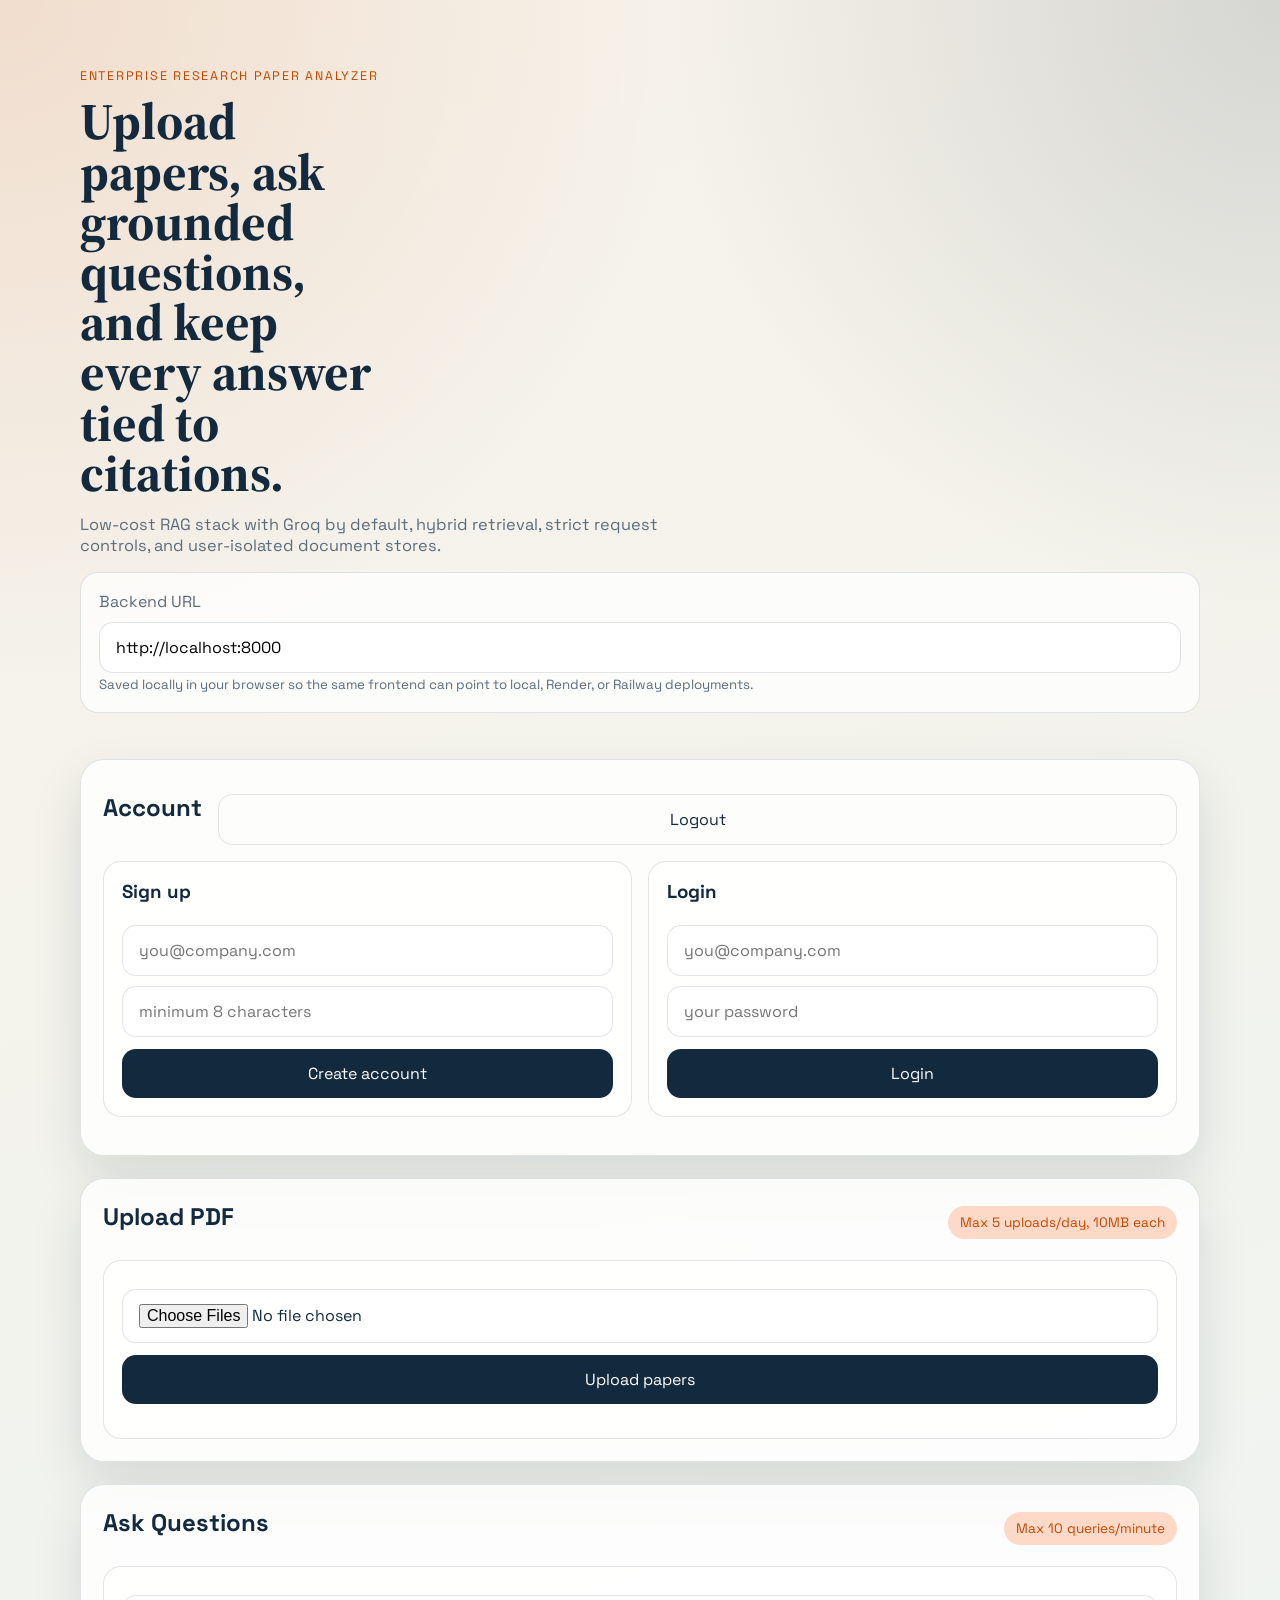
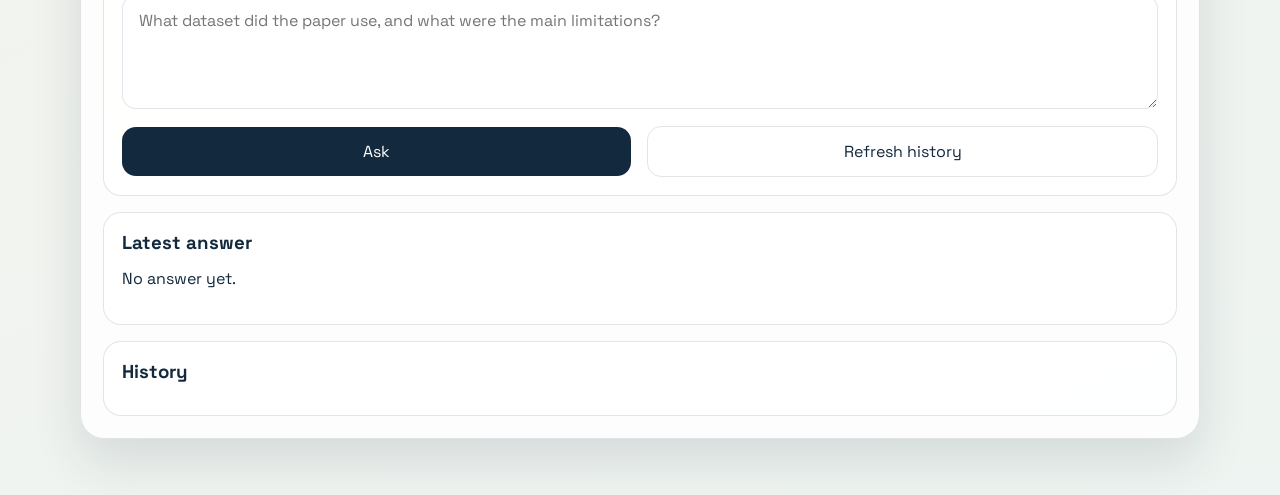
==== frontend/index.html @ ffe926e6 "Upgrade repo into production-ready research paper RAG SaaS" ====
<!DOCTYPE html>
<html lang="en">
<head>
  <meta charset="UTF-8" />
  <meta name="viewport" content="width=device-width, initial-scale=1.0" />
  <title>PaperLens RAG</title>
  <link rel="preconnect" href="https://fonts.googleapis.com">
  <link rel="preconnect" href="https://fonts.gstatic.com" crossorigin>
  <link href="https://fonts.googleapis.com/css2?family=Space+Grotesk:wght@400;500;700&family=Source+Serif+4:opsz,wght@8..60,400;8..60,600&display=swap" rel="stylesheet">
  <link rel="stylesheet" href="./styles.css" />
</head>
<body>
  <main class="layout">
    <section class="hero">
      <p class="eyebrow">Enterprise Research Paper Analyzer</p>
      <h1>Upload papers, ask grounded questions, and keep every answer tied to citations.</h1>
      <p class="lede">Low-cost RAG stack with Groq by default, hybrid retrieval, strict request controls, and user-isolated document stores.</p>
      <div class="card">
        <label for="apiBase">Backend URL</label>
        <input id="apiBase" placeholder="http://localhost:8000" />
        <small>Saved locally in your browser so the same frontend can point to local, Render, or Railway deployments.</small>
      </div>
    </section>

    <section class="panel auth-panel">
      <div class="panel-header">
        <h2>Account</h2>
        <button id="logoutBtn" class="ghost">Logout</button>
      </div>
      <div class="grid">
        <div class="card">
          <h3>Sign up</h3>
          <input id="signupEmail" type="email" placeholder="you@company.com" />
          <input id="signupPassword" type="password" placeholder="minimum 8 characters" />
          <button id="signupBtn">Create account</button>
        </div>
        <div class="card">
          <h3>Login</h3>
          <input id="loginEmail" type="email" placeholder="you@company.com" />
          <input id="loginPassword" type="password" placeholder="your password" />
          <button id="loginBtn">Login</button>
        </div>
      </div>
      <p id="authState" class="status"></p>
    </section>

    <section class="panel">
      <div class="panel-header">
        <h2>Upload PDF</h2>
        <span class="pill">Max 5 uploads/day, 10MB each</span>
      </div>
      <div class="card">
        <input id="pdfInput" type="file" accept="application/pdf" multiple />
        <button id="uploadBtn">Upload papers</button>
        <p id="uploadState" class="status"></p>
      </div>
    </section>

    <section class="panel chat-panel">
      <div class="panel-header">
        <h2>Ask Questions</h2>
        <span class="pill">Max 10 queries/minute</span>
      </div>
      <div class="card">
        <textarea id="questionInput" rows="4" placeholder="What dataset did the paper use, and what were the main limitations?"></textarea>
        <div class="actions">
          <button id="askBtn">Ask</button>
          <button id="historyBtn" class="ghost">Refresh history</button>
        </div>
      </div>
      <div id="answerCard" class="card response-card">
        <h3>Latest answer</h3>
        <pre id="answerOutput">No answer yet.</pre>
        <div id="citationOutput" class="citations"></div>
      </div>
      <div id="historyCard" class="card">
        <h3>History</h3>
        <div id="historyOutput" class="history"></div>
      </div>
    </section>
  </main>

  <script src="./app.js"></script>
</body>
</html>
---- frontend/styles.css ----
:root {
  --bg: #f4efe5;
  --ink: #13293d;
  --muted: #5b6c7d;
  --accent: #c44900;
  --accent-soft: #ffd9c7;
  --card: rgba(255, 255, 255, 0.8);
  --line: rgba(19, 41, 61, 0.12);
  --shadow: 0 22px 50px rgba(19, 41, 61, 0.12);
}

* {
  box-sizing: border-box;
}

body {
  margin: 0;
  font-family: "Space Grotesk", sans-serif;
  color: var(--ink);
  background:
    radial-gradient(circle at top left, rgba(196, 73, 0, 0.12), transparent 28%),
    radial-gradient(circle at top right, rgba(19, 41, 61, 0.14), transparent 25%),
    linear-gradient(160deg, #f7f2e9 0%, #eef4f1 100%);
  min-height: 100vh;
}

.layout {
  width: min(1120px, calc(100% - 32px));
  margin: 0 auto;
  padding: 32px 0 56px;
}

.hero {
  padding: 24px 0;
}

.eyebrow {
  text-transform: uppercase;
  letter-spacing: 0.14em;
  font-size: 0.78rem;
  color: var(--accent);
  margin-bottom: 12px;
}

h1, h2, h3 {
  margin: 0 0 12px;
}

h1 {
  font-family: "Source Serif 4", serif;
  font-size: clamp(2.2rem, 4vw, 4.3rem);
  line-height: 0.98;
  max-width: 12ch;
}

.lede {
  max-width: 62ch;
  color: var(--muted);
  font-size: 1.02rem;
}

.panel {
  margin-top: 22px;
  background: var(--card);
  border: 1px solid var(--line);
  border-radius: 24px;
  padding: 22px;
  box-shadow: var(--shadow);
  backdrop-filter: blur(12px);
}

.panel-header,
.actions,
.grid {
  display: flex;
  gap: 16px;
}

.panel-header,
.actions {
  justify-content: space-between;
  align-items: center;
}

.grid {
  flex-wrap: wrap;
}

.grid > .card {
  flex: 1 1 280px;
}

.card {
  border: 1px solid var(--line);
  border-radius: 18px;
  background: rgba(255, 255, 255, 0.72);
  padding: 18px;
  margin-top: 16px;
}

label,
small,
.status,
.pill {
  color: var(--muted);
}

.pill {
  background: var(--accent-soft);
  color: var(--accent);
  padding: 8px 12px;
  border-radius: 999px;
  font-size: 0.85rem;
}

input,
textarea,
button {
  width: 100%;
  font: inherit;
  border-radius: 14px;
}

input,
textarea {
  border: 1px solid var(--line);
  background: white;
  padding: 14px 16px;
  margin-top: 10px;
}

button {
  border: none;
  background: var(--ink);
  color: white;
  padding: 14px 18px;
  cursor: pointer;
  margin-top: 12px;
  transition: transform 180ms ease, opacity 180ms ease;
}

button:hover {
  transform: translateY(-1px);
}

button.ghost {
  background: transparent;
  color: var(--ink);
  border: 1px solid var(--line);
}

.response-card pre {
  white-space: pre-wrap;
  margin: 0;
  font-family: "Space Grotesk", sans-serif;
  line-height: 1.6;
}

.citations,
.history {
  display: grid;
  gap: 12px;
  margin-top: 14px;
}

.citation,
.history-item {
  padding: 14px;
  border-radius: 16px;
  background: rgba(19, 41, 61, 0.04);
}

@media (max-width: 720px) {
  .layout {
    width: min(100% - 20px, 1120px);
    padding-top: 16px;
  }

  .panel-header,
  .actions {
    flex-direction: column;
    align-items: stretch;
  }
}
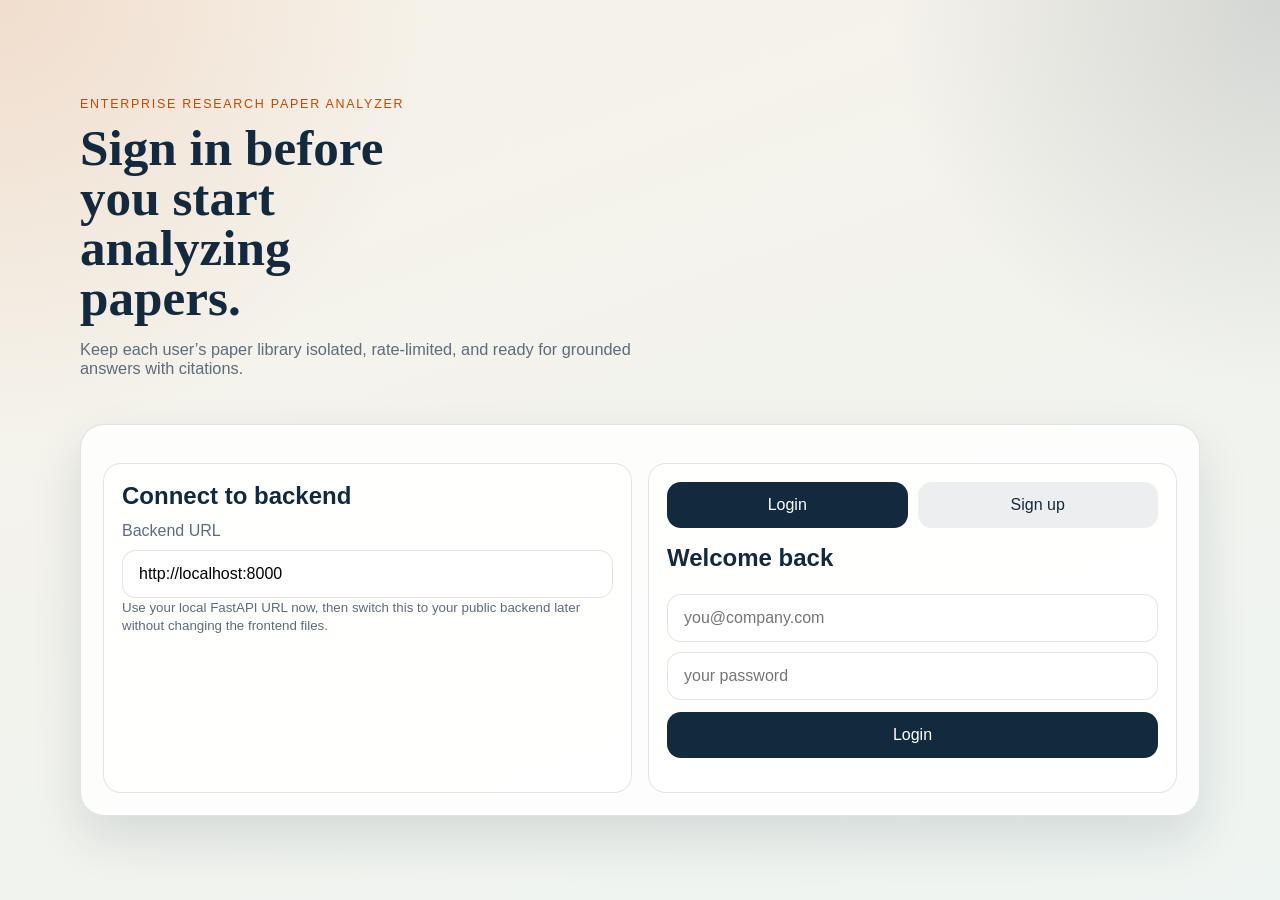
==== commit 9fa0dc1c: "added UI/UX and minor rate limiting debugs" ====
--- a/frontend/index.html
+++ b/frontend/index.html
@@ -3,84 +3,10 @@
 <head>
   <meta charset="UTF-8" />
   <meta name="viewport" content="width=device-width, initial-scale=1.0" />
+  <meta http-equiv="refresh" content="0; url=./login.html?v=2" />
   <title>PaperLens RAG</title>
-  <link rel="preconnect" href="https://fonts.googleapis.com">
-  <link rel="preconnect" href="https://fonts.gstatic.com" crossorigin>
-  <link href="https://fonts.googleapis.com/css2?family=Space+Grotesk:wght@400;500;700&family=Source+Serif+4:opsz,wght@8..60,400;8..60,600&display=swap" rel="stylesheet">
-  <link rel="stylesheet" href="./styles.css" />
 </head>
 <body>
-  <main class="layout">
-    <section class="hero">
-      <p class="eyebrow">Enterprise Research Paper Analyzer</p>
-      <h1>Upload papers, ask grounded questions, and keep every answer tied to citations.</h1>
-      <p class="lede">Low-cost RAG stack with Groq by default, hybrid retrieval, strict request controls, and user-isolated document stores.</p>
-      <div class="card">
-        <label for="apiBase">Backend URL</label>
-        <input id="apiBase" placeholder="http://localhost:8000" />
-        <small>Saved locally in your browser so the same frontend can point to local, Render, or Railway deployments.</small>
-      </div>
-    </section>
-
-    <section class="panel auth-panel">
-      <div class="panel-header">
-        <h2>Account</h2>
-        <button id="logoutBtn" class="ghost">Logout</button>
-      </div>
-      <div class="grid">
-        <div class="card">
-          <h3>Sign up</h3>
-          <input id="signupEmail" type="email" placeholder="you@company.com" />
-          <input id="signupPassword" type="password" placeholder="minimum 8 characters" />
-          <button id="signupBtn">Create account</button>
-        </div>
-        <div class="card">
-          <h3>Login</h3>
-          <input id="loginEmail" type="email" placeholder="you@company.com" />
-          <input id="loginPassword" type="password" placeholder="your password" />
-          <button id="loginBtn">Login</button>
-        </div>
-      </div>
-      <p id="authState" class="status"></p>
-    </section>
-
-    <section class="panel">
-      <div class="panel-header">
-        <h2>Upload PDF</h2>
-        <span class="pill">Max 5 uploads/day, 10MB each</span>
-      </div>
-      <div class="card">
-        <input id="pdfInput" type="file" accept="application/pdf" multiple />
-        <button id="uploadBtn">Upload papers</button>
-        <p id="uploadState" class="status"></p>
-      </div>
-    </section>
-
-    <section class="panel chat-panel">
-      <div class="panel-header">
-        <h2>Ask Questions</h2>
-        <span class="pill">Max 10 queries/minute</span>
-      </div>
-      <div class="card">
-        <textarea id="questionInput" rows="4" placeholder="What dataset did the paper use, and what were the main limitations?"></textarea>
-        <div class="actions">
-          <button id="askBtn">Ask</button>
-          <button id="historyBtn" class="ghost">Refresh history</button>
-        </div>
-      </div>
-      <div id="answerCard" class="card response-card">
-        <h3>Latest answer</h3>
-        <pre id="answerOutput">No answer yet.</pre>
-        <div id="citationOutput" class="citations"></div>
-      </div>
-      <div id="historyCard" class="card">
-        <h3>History</h3>
-        <div id="historyOutput" class="history"></div>
-      </div>
-    </section>
-  </main>
-
-  <script src="./app.js"></script>
+  <p>Redirecting to <a href="./login.html?v=2">login</a>...</p>
 </body>
 </html>
-
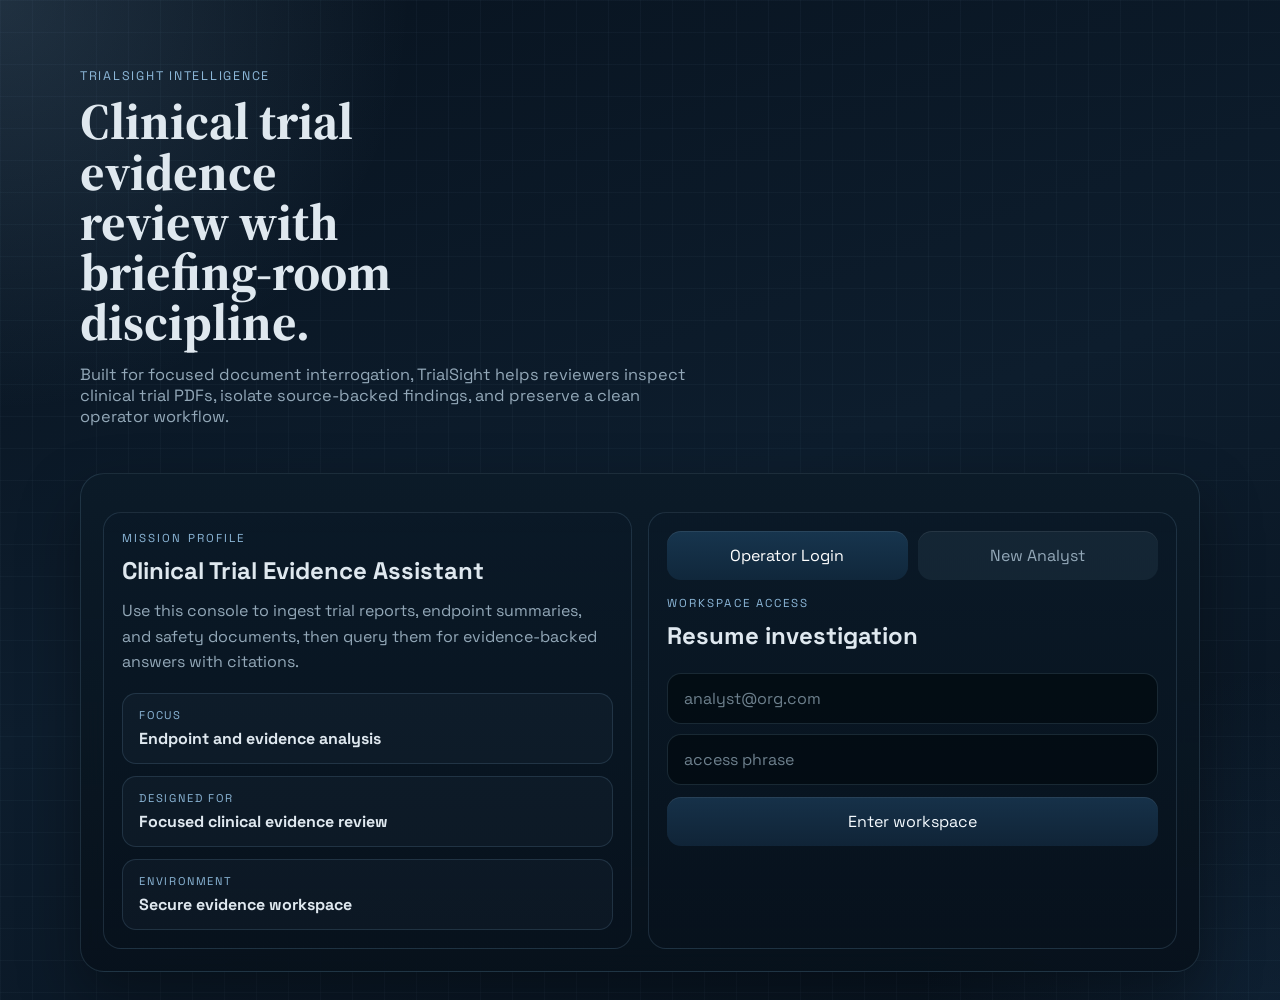
==== commit 3f9a5bdc: "pivot RAG usecase to Clinical Trial Evidence Assistant" ====
--- a/frontend/index.html
+++ b/frontend/index.html
@@ -3,10 +3,10 @@
 <head>
   <meta charset="UTF-8" />
   <meta name="viewport" content="width=device-width, initial-scale=1.0" />
-  <meta http-equiv="refresh" content="0; url=./login.html?v=2" />
-  <title>PaperLens RAG</title>
+  <meta http-equiv="refresh" content="0; url=./login.html?v=3" />
+  <title>TrialSight Intelligence</title>
 </head>
 <body>
-  <p>Redirecting to <a href="./login.html?v=2">login</a>...</p>
+  <p>Redirecting to <a href="./login.html?v=3">login</a>...</p>
 </body>
 </html>
